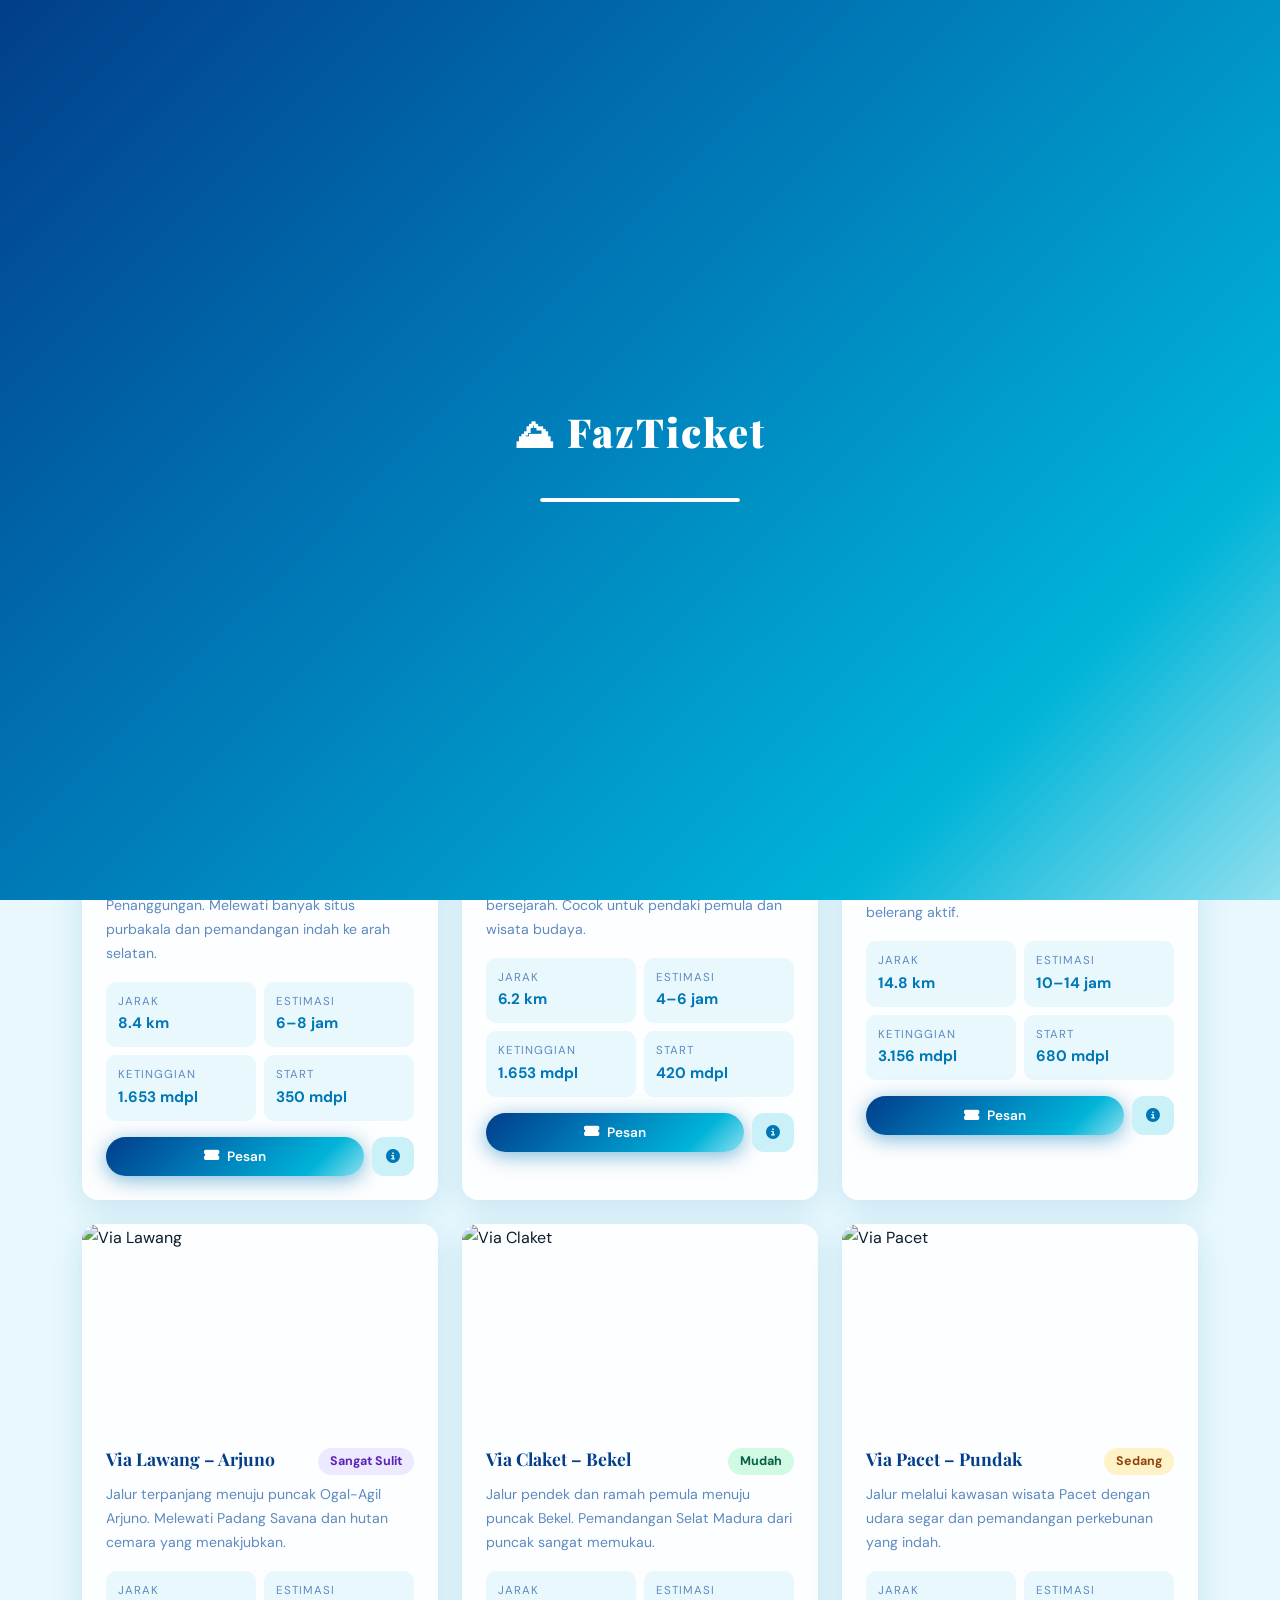
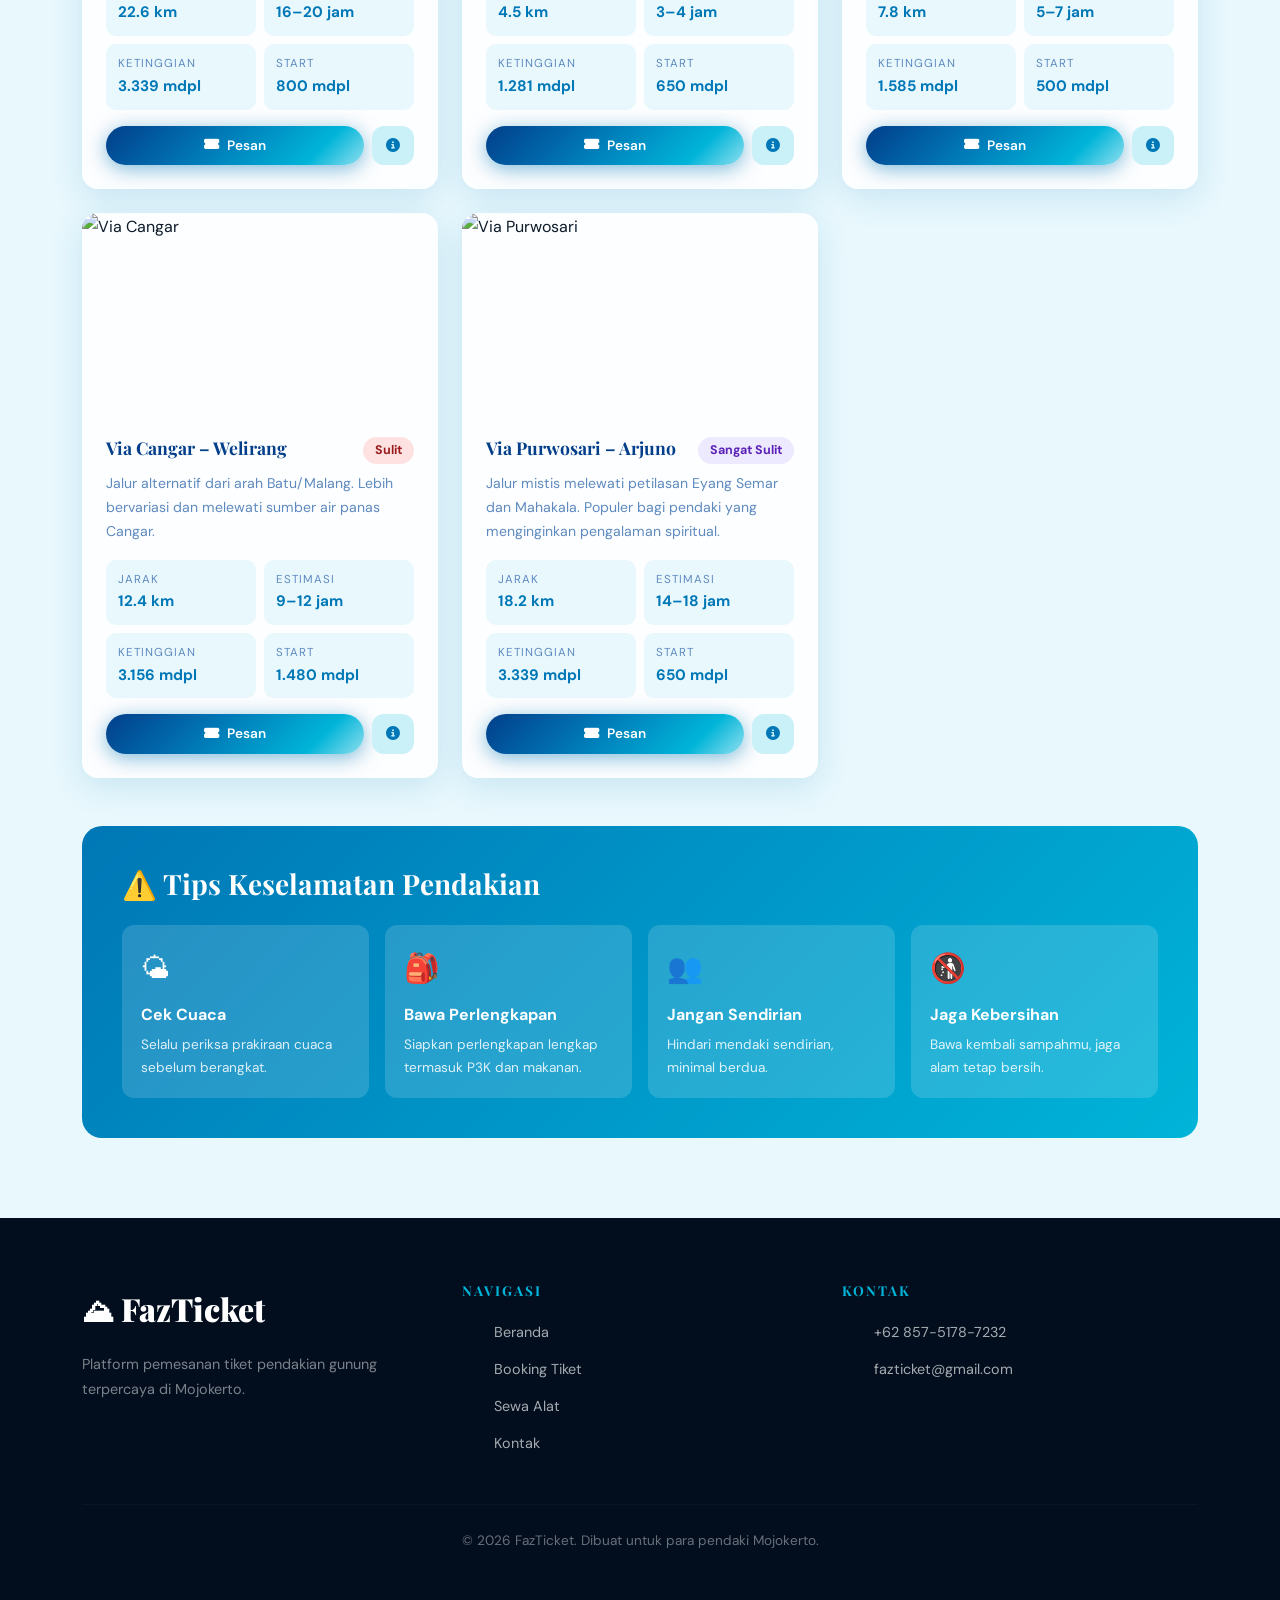
==== jalur.html @ b8eafd58 "Add files via upload" ====
<!DOCTYPE html>
<html lang="id">
<head>
  <meta charset="UTF-8"/>
  <meta name="viewport" content="width=device-width, initial-scale=1.0"/>
  <title>Jalur Pendakian – FazTicket</title>
  <link rel="stylesheet" href="https://cdnjs.cloudflare.com/ajax/libs/bootstrap/5.3.2/css/bootstrap.min.css"/>
  <link rel="stylesheet" href="https://cdnjs.cloudflare.com/ajax/libs/font-awesome/6.5.0/css/all.min.css"/>
  <link rel="stylesheet" href="style.css"/>
</head>
<body>
<div id="loading-screen"><div class="loader-logo">⛰ FazTicket</div><div class="loader-bar"><div class="loader-fill"></div></div></div>
<button id="scrollTop"><i class="fa fa-chevron-up"></i></button>

<!-- NAVBAR -->
<nav class="navbar navbar-expand-lg">
  <div class="container">
    <a class="navbar-brand" href="index.html"><span class="brand-icon">⛰</span> FazTicket</a>
    <button class="navbar-toggler" type="button" data-bs-toggle="collapse" data-bs-target="#navMenu"><span class="navbar-toggler-icon"></span></button>
    <div class="collapse navbar-collapse" id="navMenu">
      <ul class="navbar-nav ms-auto align-items-lg-center gap-1">
        <li class="nav-item"><a class="nav-link" href="index.html">Beranda</a></li>
        <li class="nav-item"><a class="nav-link" href="info-gunung.html">Info Gunung</a></li>
        <li class="nav-item"><a class="nav-link active" href="jalur.html">Jalur Pendakian</a></li>
        <li class="nav-item"><a class="nav-link" href="booking.html">Booking</a></li>
        <li class="nav-item"><a class="nav-link" href="data-pendaki.html">Data Pendaki</a></li>
        <li class="nav-item"><a class="nav-link" href="sewa-alat.html">Sewa Alat</a></li>
        <li class="nav-item"><a class="nav-link" href="statistik.html">Statistik</a></li>
        <li class="nav-item"><a class="nav-link" href="contact.html">Kontak</a></li>
      </ul>
      <button id="darkModeToggle">🌙</button>
    </div>
  </div>
</nav>

<!-- PAGE HERO -->
<section class="page-hero">
  <div class="page-hero-content">
    <div class="section-badge" style="margin-bottom:1rem">🗺 Jalur Pendakian</div>
    <h1>Rute Pendakian Mojokerto</h1>
    <p>Temukan jalur pendakian yang sesuai dengan kemampuan dan pengalamanmu</p>
  </div>
</section>

<!-- FILTER BAR -->
<section style="background:var(--card-bg);border-bottom:1px solid rgba(0,119,182,0.1);padding:1.5rem 0;position:sticky;top:66px;z-index:100">
  <div class="container">
    <div class="row g-3 align-items-center">
      <div class="col-md-4">
        <select class="form-select" id="filterMountain" onchange="filterRoutes()">
          <option value="">Semua Gunung</option>
          <option value="Penanggungan">Penanggungan</option>
          <option value="Welirang">Welirang</option>
          <option value="Arjuno">Arjuno</option>
          <option value="Bekel">Bekel</option>
          <option value="Pundak">Pundak</option>
        </select>
      </div>
      <div class="col-md-4">
        <select class="form-select" id="filterDifficulty" onchange="filterRoutes()">
          <option value="">Semua Tingkat Kesulitan</option>
          <option value="Mudah">Mudah</option>
          <option value="Sedang">Sedang</option>
          <option value="Sulit">Sulit</option>
          <option value="Sangat Sulit">Sangat Sulit</option>
        </select>
      </div>
      <div class="col-md-4">
        <div style="color:var(--text-light);font-size:0.9rem">
          Menampilkan <strong id="routeCount" style="color:var(--primary)">8</strong> jalur pendakian
        </div>
      </div>
    </div>
  </div>
</section>

<!-- ROUTES GRID -->
<section class="py-section">
  <div class="container">
    <div class="row g-4" id="routesGrid">

      <!-- Route 1 -->
      <div class="col-md-6 col-lg-4 route-item animate-on-scroll" data-mountain="Penanggungan" data-difficulty="Sedang">
        <div class="route-card">
          <img src="https://superlive.id/storage/superadventure/2018/10/23/94f23752c7f7.jpg" alt="Via Tamiajeng" loading="lazy"/>
          <div class="route-card-body">
            <div class="d-flex justify-content-between align-items-start mb-2">
              <h3 style="font-size:1.1rem;color:var(--primary-dark);margin:0">Via Tamiajeng – Penanggungan</h3>
              <span class="difficulty-badge diff-medium ms-2">Sedang</span>
            </div>
            <p style="font-size:0.88rem;color:var(--text-light);margin-bottom:1rem">Jalur paling populer menuju puncak Penanggungan. Melewati banyak situs purbakala dan pemandangan indah ke arah selatan.</p>
            <div class="route-meta">
              <div class="route-meta-item">
                <div class="label">Jarak</div>
                <div class="value">8.4 km</div>
              </div>
              <div class="route-meta-item">
                <div class="label">Estimasi</div>
                <div class="value">6–8 jam</div>
              </div>
              <div class="route-meta-item">
                <div class="label">Ketinggian</div>
                <div class="value">1.653 mdpl</div>
              </div>
              <div class="route-meta-item">
                <div class="label">Start</div>
                <div class="value">350 mdpl</div>
              </div>
            </div>
            <div class="d-flex gap-2">
              <a href="booking.html" class="btn-primary-custom flex-fill justify-content-center" style="font-size:0.85rem;padding:8px 16px">
                <i class="fa fa-ticket-alt"></i> Pesan
              </a>
              <button style="background:var(--sky);border:none;border-radius:12px;padding:8px 14px;color:var(--primary);font-size:0.85rem;cursor:pointer" onclick="showDetail('Tamiajeng')">
                <i class="fa fa-info-circle"></i>
              </button>
            </div>
          </div>
        </div>
      </div>

      <!-- Route 2 -->
      <div class="col-md-6 col-lg-4 route-item animate-on-scroll" data-mountain="Penanggungan" data-difficulty="Mudah">
        <div class="route-card">
          <img src="https://superlive.id/storage/superadventure/2018/10/23/94f23752c7f7.jpg" alt="Via Jolotundo" loading="lazy"/>
          <div class="route-card-body">
            <div class="d-flex justify-content-between align-items-start mb-2">
              <h3 style="font-size:1.1rem;color:var(--primary-dark);margin:0">Via Jolotundo – Penanggungan</h3>
              <span class="difficulty-badge diff-easy ms-2">Mudah</span>
            </div>
            <p style="font-size:0.88rem;color:var(--text-light);margin-bottom:1rem">Jalur via situs Jolotundo dengan pemandian bersejarah. Cocok untuk pendaki pemula dan wisata budaya.</p>
            <div class="route-meta">
              <div class="route-meta-item"><div class="label">Jarak</div><div class="value">6.2 km</div></div>
              <div class="route-meta-item"><div class="label">Estimasi</div><div class="value">4–6 jam</div></div>
              <div class="route-meta-item"><div class="label">Ketinggian</div><div class="value">1.653 mdpl</div></div>
              <div class="route-meta-item"><div class="label">Start</div><div class="value">420 mdpl</div></div>
            </div>
            <div class="d-flex gap-2">
              <a href="booking.html" class="btn-primary-custom flex-fill justify-content-center" style="font-size:0.85rem;padding:8px 16px"><i class="fa fa-ticket-alt"></i> Pesan</a>
              <button style="background:var(--sky);border:none;border-radius:12px;padding:8px 14px;color:var(--primary);font-size:0.85rem;cursor:pointer"><i class="fa fa-info-circle"></i></button>
            </div>
          </div>
        </div>
      </div>

      <!-- Route 3 -->
      <div class="col-md-6 col-lg-4 route-item animate-on-scroll" data-mountain="Welirang" data-difficulty="Sulit">
        <div class="route-card">
          <img src="https://yarkey.adventuraja.id/gallery/623966ae317f5926664e6c92/Gunung%20Welirang%208.jpg" alt="Via Tretes" loading="lazy"/>
          <div class="route-card-body">
            <div class="d-flex justify-content-between align-items-start mb-2">
              <h3 style="font-size:1.1rem;color:var(--primary-dark);margin:0">Via Tretes – Welirang</h3>
              <span class="difficulty-badge diff-hard ms-2">Sulit</span>
            </div>
            <p style="font-size:0.88rem;color:var(--text-light);margin-bottom:1rem">Jalur klasik menuju kawah Welirang. Melewati hutan tropis lebat dan area penambangan belerang aktif.</p>
            <div class="route-meta">
              <div class="route-meta-item"><div class="label">Jarak</div><div class="value">14.8 km</div></div>
              <div class="route-meta-item"><div class="label">Estimasi</div><div class="value">10–14 jam</div></div>
              <div class="route-meta-item"><div class="label">Ketinggian</div><div class="value">3.156 mdpl</div></div>
              <div class="route-meta-item"><div class="label">Start</div><div class="value">680 mdpl</div></div>
            </div>
            <div class="d-flex gap-2">
              <a href="booking.html" class="btn-primary-custom flex-fill justify-content-center" style="font-size:0.85rem;padding:8px 16px"><i class="fa fa-ticket-alt"></i> Pesan</a>
              <button style="background:var(--sky);border:none;border-radius:12px;padding:8px 14px;color:var(--primary);font-size:0.85rem;cursor:pointer"><i class="fa fa-info-circle"></i></button>
            </div>
          </div>
        </div>
      </div>

      <!-- Route 4 -->
      <div class="col-md-6 col-lg-4 route-item animate-on-scroll" data-mountain="Arjuno" data-difficulty="Sangat Sulit">
        <div class="route-card">
          <img src="https://yarkey.adventuraja.id/gallery/623966ae317f5926664e6c92/Gunung%20Welirang%208.jpg" alt="Via Lawang" loading="lazy"/>
          <div class="route-card-body">
            <div class="d-flex justify-content-between align-items-start mb-2">
              <h3 style="font-size:1.1rem;color:var(--primary-dark);margin:0">Via Lawang – Arjuno</h3>
              <span class="difficulty-badge diff-extreme ms-2">Sangat Sulit</span>
            </div>
            <p style="font-size:0.88rem;color:var(--text-light);margin-bottom:1rem">Jalur terpanjang menuju puncak Ogal-Agil Arjuno. Melewati Padang Savana dan hutan cemara yang menakjubkan.</p>
            <div class="route-meta">
              <div class="route-meta-item"><div class="label">Jarak</div><div class="value">22.6 km</div></div>
              <div class="route-meta-item"><div class="label">Estimasi</div><div class="value">16–20 jam</div></div>
              <div class="route-meta-item"><div class="label">Ketinggian</div><div class="value">3.339 mdpl</div></div>
              <div class="route-meta-item"><div class="label">Start</div><div class="value">800 mdpl</div></div>
            </div>
            <div class="d-flex gap-2">
              <a href="booking.html" class="btn-primary-custom flex-fill justify-content-center" style="font-size:0.85rem;padding:8px 16px"><i class="fa fa-ticket-alt"></i> Pesan</a>
              <button style="background:var(--sky);border:none;border-radius:12px;padding:8px 14px;color:var(--primary);font-size:0.85rem;cursor:pointer"><i class="fa fa-info-circle"></i></button>
            </div>
          </div>
        </div>
      </div>

      <!-- Route 5 -->
      <div class="col-md-6 col-lg-4 route-item animate-on-scroll" data-mountain="Bekel" data-difficulty="Mudah">
        <div class="route-card">
          <img src="https://images.unsplash.com/photo-1506905925346-21bda4d32df4?w=600&q=80" alt="Via Claket" loading="lazy"/>
          <div class="route-card-body">
            <div class="d-flex justify-content-between align-items-start mb-2">
              <h3 style="font-size:1.1rem;color:var(--primary-dark);margin:0">Via Claket – Bekel</h3>
              <span class="difficulty-badge diff-easy ms-2">Mudah</span>
            </div>
            <p style="font-size:0.88rem;color:var(--text-light);margin-bottom:1rem">Jalur pendek dan ramah pemula menuju puncak Bekel. Pemandangan Selat Madura dari puncak sangat memukau.</p>
            <div class="route-meta">
              <div class="route-meta-item"><div class="label">Jarak</div><div class="value">4.5 km</div></div>
              <div class="route-meta-item"><div class="label">Estimasi</div><div class="value">3–4 jam</div></div>
              <div class="route-meta-item"><div class="label">Ketinggian</div><div class="value">1.281 mdpl</div></div>
              <div class="route-meta-item"><div class="label">Start</div><div class="value">650 mdpl</div></div>
            </div>
            <div class="d-flex gap-2">
              <a href="booking.html" class="btn-primary-custom flex-fill justify-content-center" style="font-size:0.85rem;padding:8px 16px"><i class="fa fa-ticket-alt"></i> Pesan</a>
              <button style="background:var(--sky);border:none;border-radius:12px;padding:8px 14px;color:var(--primary);font-size:0.85rem;cursor:pointer"><i class="fa fa-info-circle"></i></button>
            </div>
          </div>
        </div>
      </div>

      <!-- Route 6 -->
      <div class="col-md-6 col-lg-4 route-item animate-on-scroll" data-mountain="Pundak" data-difficulty="Sedang">
        <div class="route-card">
          <img src="https://images.unsplash.com/photo-1519681393784-d120267933ba?w=600&q=80" alt="Via Pacet" loading="lazy"/>
          <div class="route-card-body">
            <div class="d-flex justify-content-between align-items-start mb-2">
              <h3 style="font-size:1.1rem;color:var(--primary-dark);margin:0">Via Pacet – Pundak</h3>
              <span class="difficulty-badge diff-medium ms-2">Sedang</span>
            </div>
            <p style="font-size:0.88rem;color:var(--text-light);margin-bottom:1rem">Jalur melalui kawasan wisata Pacet dengan udara segar dan pemandangan perkebunan yang indah.</p>
            <div class="route-meta">
              <div class="route-meta-item"><div class="label">Jarak</div><div class="value">7.8 km</div></div>
              <div class="route-meta-item"><div class="label">Estimasi</div><div class="value">5–7 jam</div></div>
              <div class="route-meta-item"><div class="label">Ketinggian</div><div class="value">1.585 mdpl</div></div>
              <div class="route-meta-item"><div class="label">Start</div><div class="value">500 mdpl</div></div>
            </div>
            <div class="d-flex gap-2">
              <a href="booking.html" class="btn-primary-custom flex-fill justify-content-center" style="font-size:0.85rem;padding:8px 16px"><i class="fa fa-ticket-alt"></i> Pesan</a>
              <button style="background:var(--sky);border:none;border-radius:12px;padding:8px 14px;color:var(--primary);font-size:0.85rem;cursor:pointer"><i class="fa fa-info-circle"></i></button>
            </div>
          </div>
        </div>
      </div>

      <!-- Route 7 -->
      <div class="col-md-6 col-lg-4 route-item animate-on-scroll" data-mountain="Welirang" data-difficulty="Sulit">
        <div class="route-card">
          <img src="https://yarkey.adventuraja.id/gallery/623966ae317f5926664e6c92/Gunung%20Welirang%208.jpg" alt="Via Cangar" loading="lazy"/>
          <div class="route-card-body">
            <div class="d-flex justify-content-between align-items-start mb-2">
              <h3 style="font-size:1.1rem;color:var(--primary-dark);margin:0">Via Cangar – Welirang</h3>
              <span class="difficulty-badge diff-hard ms-2">Sulit</span>
            </div>
            <p style="font-size:0.88rem;color:var(--text-light);margin-bottom:1rem">Jalur alternatif dari arah Batu/Malang. Lebih bervariasi dan melewati sumber air panas Cangar.</p>
            <div class="route-meta">
              <div class="route-meta-item"><div class="label">Jarak</div><div class="value">12.4 km</div></div>
              <div class="route-meta-item"><div class="label">Estimasi</div><div class="value">9–12 jam</div></div>
              <div class="route-meta-item"><div class="label">Ketinggian</div><div class="value">3.156 mdpl</div></div>
              <div class="route-meta-item"><div class="label">Start</div><div class="value">1.480 mdpl</div></div>
            </div>
            <div class="d-flex gap-2">
              <a href="booking.html" class="btn-primary-custom flex-fill justify-content-center" style="font-size:0.85rem;padding:8px 16px"><i class="fa fa-ticket-alt"></i> Pesan</a>
              <button style="background:var(--sky);border:none;border-radius:12px;padding:8px 14px;color:var(--primary);font-size:0.85rem;cursor:pointer"><i class="fa fa-info-circle"></i></button>
            </div>
          </div>
        </div>
      </div>

      <!-- Route 8 -->
      <div class="col-md-6 col-lg-4 route-item animate-on-scroll" data-mountain="Arjuno" data-difficulty="Sangat Sulit">
        <div class="route-card">
          <img src="https://yarkey.adventuraja.id/gallery/623966ae317f5926664e6c92/Gunung%20Welirang%208.jpg" alt="Via Purwosari" loading="lazy"/>
          <div class="route-card-body">
            <div class="d-flex justify-content-between align-items-start mb-2">
              <h3 style="font-size:1.1rem;color:var(--primary-dark);margin:0">Via Purwosari – Arjuno</h3>
              <span class="difficulty-badge diff-extreme ms-2">Sangat Sulit</span>
            </div>
            <p style="font-size:0.88rem;color:var(--text-light);margin-bottom:1rem">Jalur mistis melewati petilasan Eyang Semar dan Mahakala. Populer bagi pendaki yang menginginkan pengalaman spiritual.</p>
            <div class="route-meta">
              <div class="route-meta-item"><div class="label">Jarak</div><div class="value">18.2 km</div></div>
              <div class="route-meta-item"><div class="label">Estimasi</div><div class="value">14–18 jam</div></div>
              <div class="route-meta-item"><div class="label">Ketinggian</div><div class="value">3.339 mdpl</div></div>
              <div class="route-meta-item"><div class="label">Start</div><div class="value">650 mdpl</div></div>
            </div>
            <div class="d-flex gap-2">
              <a href="booking.html" class="btn-primary-custom flex-fill justify-content-center" style="font-size:0.85rem;padding:8px 16px"><i class="fa fa-ticket-alt"></i> Pesan</a>
              <button style="background:var(--sky);border:none;border-radius:12px;padding:8px 14px;color:var(--primary);font-size:0.85rem;cursor:pointer"><i class="fa fa-info-circle"></i></button>
            </div>
          </div>
        </div>
      </div>

    </div><!-- end row -->

    <!-- Safety Tips -->
    <div class="mt-5 animate-on-scroll">
      <div style="background:linear-gradient(135deg,var(--primary),var(--accent));border-radius:20px;padding:2.5rem;color:#fff">
        <h3 style="font-family:'Playfair Display',serif;margin-bottom:1.5rem">⚠️ Tips Keselamatan Pendakian</h3>
        <div class="row g-3">
          <div class="col-md-6 col-lg-3">
            <div style="background:rgba(255,255,255,0.15);border-radius:12px;padding:1.2rem">
              <div style="font-size:1.8rem;margin-bottom:0.5rem">🌤</div>
              <strong>Cek Cuaca</strong>
              <p style="font-size:0.85rem;opacity:0.85;margin:0.3rem 0 0">Selalu periksa prakiraan cuaca sebelum berangkat.</p>
            </div>
          </div>
          <div class="col-md-6 col-lg-3">
            <div style="background:rgba(255,255,255,0.15);border-radius:12px;padding:1.2rem">
              <div style="font-size:1.8rem;margin-bottom:0.5rem">🎒</div>
              <strong>Bawa Perlengkapan</strong>
              <p style="font-size:0.85rem;opacity:0.85;margin:0.3rem 0 0">Siapkan perlengkapan lengkap termasuk P3K dan makanan.</p>
            </div>
          </div>
          <div class="col-md-6 col-lg-3">
            <div style="background:rgba(255,255,255,0.15);border-radius:12px;padding:1.2rem">
              <div style="font-size:1.8rem;margin-bottom:0.5rem">👥</div>
              <strong>Jangan Sendirian</strong>
              <p style="font-size:0.85rem;opacity:0.85;margin:0.3rem 0 0">Hindari mendaki sendirian, minimal berdua.</p>
            </div>
          </div>
          <div class="col-md-6 col-lg-3">
            <div style="background:rgba(255,255,255,0.15);border-radius:12px;padding:1.2rem">
              <div style="font-size:1.8rem;margin-bottom:0.5rem">🚯</div>
              <strong>Jaga Kebersihan</strong>
              <p style="font-size:0.85rem;opacity:0.85;margin:0.3rem 0 0">Bawa kembali sampahmu, jaga alam tetap bersih.</p>
            </div>
          </div>
        </div>
      </div>
    </div>
  </div>
</section>

<!-- FOOTER -->
<footer class="footer">
  <div class="container">
    <div class="row g-4">
      <div class="col-lg-4"><div class="footer-brand">⛰ FazTicket</div><p class="footer-tagline">Platform pemesanan tiket pendakian gunung terpercaya di Mojokerto.</p></div>
      <div class="col-6 col-lg-4"><h5>Navigasi</h5><ul class="footer-links"><li><a href="index.html">Beranda</a></li><li><a href="booking.html">Booking Tiket</a></li><li><a href="sewa-alat.html">Sewa Alat</a></li><li><a href="contact.html">Kontak</a></li></ul></div>
      <div class="col-6 col-lg-4"><h5>Kontak</h5><ul class="footer-links"><li><a href="https://wa.me/6285751787232" target="_blank">+62 857-5178-7232</a></li><li><a href="mailto:fazticket@gmail.com">fazticket@gmail.com</a></li></ul></div>
    </div>
    <hr class="footer-divider"/>
    <p class="footer-bottom">© 2026 FazTicket. Dibuat untuk para pendaki Mojokerto.</p>
  </div>
</footer>

<script src="https://cdnjs.cloudflare.com/ajax/libs/bootstrap/5.3.2/js/bootstrap.bundle.min.js"></script>
<script src="script.js"></script>
<script>
  function filterRoutes() {
    const mountain = document.getElementById('filterMountain').value;
    const difficulty = document.getElementById('filterDifficulty').value;
    const items = document.querySelectorAll('.route-item');
    let count = 0;
    items.forEach(item => {
      const mMatch = !mountain || item.dataset.mountain === mountain;
      const dMatch = !difficulty || item.dataset.difficulty === difficulty;
      item.style.display = (mMatch && dMatch) ? '' : 'none';
      if (mMatch && dMatch) count++;
    });
    document.getElementById('routeCount').textContent = count;
  }
</script>
</body>
</html>
---- style.css ----
/* ============================================
   FazTicket - Mountain Hiking Ticket Platform
   Main Stylesheet
   ============================================ */

@import url('https://fonts.googleapis.com/css2?family=Playfair+Display:wght@400;700;900&family=DM+Sans:wght@300;400;500;600&display=swap');

/* ---- CSS Variables ---- */
:root {
  --primary: #0077b6;
  --primary-dark: #023e8a;
  --primary-light: #90e0ef;
  --accent: #00b4d8;
  --accent-2: #48cae4;
  --sky: #caf0f8;
  --sky-light: #e8f8fd;
  --text-dark: #0d1b2a;
  --text-mid: #1e3a5f;
  --text-light: #5e8abf;
  --white: #ffffff;
  --card-bg: rgba(255,255,255,0.92);
  --shadow: 0 8px 32px rgba(0,119,182,0.15);
  --shadow-lg: 0 20px 60px rgba(0,60,120,0.2);
  --gradient-main: linear-gradient(135deg, #023e8a 0%, #0077b6 40%, #00b4d8 80%, #90e0ef 100%);
  --gradient-hero: linear-gradient(160deg, rgba(2,62,138,0.85) 0%, rgba(0,119,182,0.7) 50%, rgba(0,180,216,0.5) 100%);
  --border-radius: 16px;
  --transition: all 0.35s cubic-bezier(0.4,0,0.2,1);
}

/* Dark Mode Variables */
body.dark-mode {
  --text-dark: #e0f0ff;
  --text-mid: #90c7e8;
  --text-light: #7ab5d8;
  --card-bg: rgba(10,30,60,0.9);
  --sky-light: #070f1a;
  --white: #0d1b2a;
  --shadow: 0 8px 32px rgba(0,0,0,0.4);
  background-color: #070f1a;
  color: #e0f0ff;
}

/* ---- Base ---- */
*, *::before, *::after { box-sizing: border-box; margin: 0; padding: 0; }

html { scroll-behavior: smooth; }

body {
  font-family: 'DM Sans', sans-serif;
  font-size: 16px;
  line-height: 1.7;
  color: var(--text-dark);
  background: var(--sky-light);
  transition: background 0.4s, color 0.4s;
  overflow-x: hidden;
}

h1,h2,h3,h4,h5 {
  font-family: 'Playfair Display', serif;
  font-weight: 700;
  line-height: 1.25;
}

a { text-decoration: none; color: inherit; }
img { max-width: 100%; display: block; }

/* ---- Loading Screen ---- */
#loading-screen {
  position: fixed; inset: 0; z-index: 9999;
  background: var(--gradient-main);
  display: flex; flex-direction: column;
  align-items: center; justify-content: center;
  transition: opacity 0.6s ease;
}
#loading-screen.hidden { opacity: 0; pointer-events: none; }

.loader-logo {
  font-family: 'Playfair Display', serif;
  font-size: 2.5rem; font-weight: 900;
  color: #fff; letter-spacing: 2px;
  margin-bottom: 2rem;
  animation: pulse 1.5s infinite;
}
.loader-bar {
  width: 200px; height: 4px;
  background: rgba(255,255,255,0.2);
  border-radius: 99px; overflow: hidden;
}
.loader-fill {
  height: 100%; width: 0;
  background: #fff; border-radius: 99px;
  animation: loadfill 1.8s ease forwards;
}
@keyframes loadfill { to { width: 100%; } }
@keyframes pulse { 0%,100%{opacity:1} 50%{opacity:0.6} }

/* ---- Navbar ---- */
.navbar {
  background: rgba(2,62,138,0.97) !important;
  backdrop-filter: blur(12px);
  padding: 0.75rem 0;
  position: sticky; top: 0; z-index: 1000;
  box-shadow: 0 2px 20px rgba(0,60,120,0.3);
  transition: var(--transition);
}
.navbar-brand {
  font-family: 'Playfair Display', serif;
  font-size: 1.7rem; font-weight: 900;
  color: #fff !important;
  letter-spacing: 1px;
  display: flex; align-items: center; gap: 10px;
}
.brand-icon { font-size: 1.5rem; }
.navbar-nav .nav-link {
  color: rgba(255,255,255,0.85) !important;
  font-weight: 500; font-size: 0.92rem;
  padding: 0.5rem 1rem !important;
  border-radius: 8px;
  transition: var(--transition);
  position: relative;
}
.navbar-nav .nav-link:hover,
.navbar-nav .nav-link.active {
  color: #fff !important;
  background: rgba(255,255,255,0.15);
}
.navbar-toggler { border-color: rgba(255,255,255,0.3); }
.navbar-toggler-icon { filter: invert(1); }

/* Dark mode toggle */
#darkModeToggle {
  background: rgba(255,255,255,0.15);
  border: 1px solid rgba(255,255,255,0.3);
  color: #fff;
  border-radius: 99px;
  padding: 6px 14px;
  cursor: pointer;
  font-size: 1rem;
  transition: var(--transition);
  margin-left: 0.5rem;
}
#darkModeToggle:hover { background: rgba(255,255,255,0.25); }

/* ---- Hero Section ---- */
.hero {
  min-height: 100vh;
  position: relative;
  display: flex; align-items: center; justify-content: center;
  overflow: hidden;
  background: url('https://images.unsplash.com/photo-1464822759023-fed622ff2c3b?w=1600&q=85') center/cover no-repeat;
}
.hero::before {
  content: '';
  position: absolute; inset: 0;
  background: var(--gradient-hero);
  z-index: 1;
}
.hero-content {
  position: relative; z-index: 2;
  text-align: center; color: #fff;
  padding: 2rem;
  animation: fadeUp 1s ease both;
}
.hero-badge {
  display: inline-block;
  background: rgba(255,255,255,0.2);
  border: 1px solid rgba(255,255,255,0.4);
  border-radius: 99px;
  padding: 6px 20px;
  font-size: 0.85rem; font-weight: 600;
  letter-spacing: 2px; text-transform: uppercase;
  margin-bottom: 1.5rem;
  backdrop-filter: blur(6px);
}
.hero-title {
  font-size: clamp(3rem, 8vw, 6rem);
  font-weight: 900;
  text-shadow: 0 4px 30px rgba(0,0,0,0.3);
  margin-bottom: 1rem;
}
.hero-title span { color: var(--primary-light); }
.hero-subtitle {
  font-size: clamp(1rem, 2.5vw, 1.4rem);
  font-weight: 300;
  opacity: 0.9;
  max-width: 600px; margin: 0 auto 2.5rem;
}
.hero-actions { display: flex; gap: 1rem; justify-content: center; flex-wrap: wrap; }

.btn-primary-custom {
  background: var(--gradient-main);
  color: #fff; border: none;
  padding: 14px 36px; border-radius: 99px;
  font-weight: 600; font-size: 1rem;
  transition: var(--transition);
  box-shadow: 0 4px 20px rgba(0,119,182,0.5);
  cursor: pointer; display: inline-flex; align-items: center; gap: 8px;
}
.btn-primary-custom:hover {
  transform: translateY(-3px);
  box-shadow: 0 8px 30px rgba(0,119,182,0.7);
  color: #fff;
}
.btn-outline-custom {
  background: transparent;
  color: #fff; border: 2px solid rgba(255,255,255,0.6);
  padding: 12px 32px; border-radius: 99px;
  font-weight: 600; font-size: 1rem;
  transition: var(--transition);
  cursor: pointer; display: inline-flex; align-items: center; gap: 8px;
}
.btn-outline-custom:hover {
  background: rgba(255,255,255,0.15);
  border-color: #fff;
  transform: translateY(-3px);
  color: #fff;
}

/* Hero scroll indicator */
.scroll-hint {
  position: absolute; bottom: 2rem; left: 50%; transform: translateX(-50%);
  z-index: 2; color: rgba(255,255,255,0.7);
  text-align: center; font-size: 0.8rem; letter-spacing: 2px;
  text-transform: uppercase; animation: bounce 2s infinite;
}
.scroll-hint i { display: block; font-size: 1.5rem; margin-top: 5px; }
@keyframes bounce { 0%,100%{transform:translateX(-50%) translateY(0)} 50%{transform:translateX(-50%) translateY(-10px)} }

/* ---- Section Styles ---- */
.section-title {
  font-size: clamp(1.8rem, 4vw, 2.8rem);
  font-weight: 900;
  color: var(--text-dark);
  margin-bottom: 0.5rem;
}
.section-subtitle {
  color: var(--text-light);
  font-size: 1.05rem;
  margin-bottom: 3rem;
}
.section-badge {
  display: inline-block;
  background: linear-gradient(135deg, var(--primary-light), var(--accent));
  color: var(--primary-dark);
  border-radius: 99px;
  padding: 4px 16px;
  font-size: 0.78rem; font-weight: 700;
  letter-spacing: 2px; text-transform: uppercase;
  margin-bottom: 1rem;
}

/* ---- Stats Strip ---- */
.stats-strip {
  background: var(--gradient-main);
  padding: 3rem 0;
  color: #fff;
}
.stat-item { text-align: center; padding: 1rem; }
.stat-number {
  font-family: 'Playfair Display', serif;
  font-size: 2.8rem; font-weight: 900;
  line-height: 1;
}
.stat-label { font-size: 0.85rem; opacity: 0.8; margin-top: 0.5rem; letter-spacing: 1px; text-transform: uppercase; }

/* ---- Mountain Cards ---- */
.mountain-card {
  border-radius: var(--border-radius);
  overflow: hidden;
  background: var(--card-bg);
  box-shadow: var(--shadow);
  transition: var(--transition);
  height: 100%;
  cursor: pointer;
}
.mountain-card:hover {
  transform: translateY(-8px);
  box-shadow: var(--shadow-lg);
}
.mountain-card-img {
  height: 220px; overflow: hidden; position: relative;
}
.mountain-card-img img {
  width: 100%; height: 100%; object-fit: cover;
  transition: transform 0.5s ease;
}
.mountain-card:hover .mountain-card-img img { transform: scale(1.08); }
.mountain-card-img .badge-diff {
  position: absolute; top: 12px; right: 12px;
  border-radius: 99px; padding: 4px 12px;
  font-size: 0.78rem; font-weight: 700;
  background: rgba(2,62,138,0.9); color: #fff;
  backdrop-filter: blur(4px);
}
.mountain-card-body { padding: 1.5rem; }
.mountain-card-title { font-size: 1.2rem; font-weight: 700; color: var(--primary-dark); margin-bottom: 0.5rem; }
.mountain-card-meta { display: flex; gap: 1rem; font-size: 0.85rem; color: var(--text-light); margin-bottom: 1rem; }
.mountain-card-meta span { display: flex; align-items: center; gap: 4px; }

/* ---- Feature Cards ---- */
.feature-card {
  background: var(--card-bg);
  border-radius: var(--border-radius);
  padding: 2rem;
  box-shadow: var(--shadow);
  transition: var(--transition);
  text-align: center;
  height: 100%;
}
.feature-card:hover { transform: translateY(-6px); box-shadow: var(--shadow-lg); }
.feature-icon {
  width: 70px; height: 70px;
  border-radius: 50%;
  background: linear-gradient(135deg, var(--primary-light), var(--accent));
  display: flex; align-items: center; justify-content: center;
  font-size: 1.8rem; margin: 0 auto 1.2rem;
  color: var(--primary-dark);
}
.feature-card h4 { font-size: 1.1rem; color: var(--primary-dark); margin-bottom: 0.5rem; }
.feature-card p { font-size: 0.9rem; color: var(--text-light); }

/* ---- Booking Form ---- */
.booking-section {
  background: linear-gradient(135deg, #e8f4fd 0%, #caf0f8 100%);
  padding: 5rem 0;
}
body.dark-mode .booking-section { background: linear-gradient(135deg, #070f1a 0%, #0d2040 100%); }

.booking-card {
  background: var(--card-bg);
  border-radius: 24px;
  box-shadow: var(--shadow-lg);
  overflow: hidden;
}
.booking-header {
  background: var(--gradient-main);
  padding: 2.5rem;
  color: #fff; text-align: center;
}
.booking-header h2 { font-size: 2rem; margin-bottom: 0.5rem; }
.booking-body { padding: 2.5rem; }

.form-label { font-weight: 600; font-size: 0.9rem; color: var(--text-mid); margin-bottom: 0.4rem; }
.form-control, .form-select {
  border: 2px solid #d0e8f5;
  border-radius: 12px;
  padding: 12px 16px;
  font-size: 0.95rem;
  transition: var(--transition);
  background: var(--white);
  color: var(--text-dark);
}
.form-control:focus, .form-select:focus {
  border-color: var(--accent);
  box-shadow: 0 0 0 4px rgba(0,180,216,0.15);
  outline: none;
}

/* ---- Route Cards ---- */
.route-card {
  background: var(--card-bg);
  border-radius: var(--border-radius);
  overflow: hidden;
  box-shadow: var(--shadow);
  transition: var(--transition);
  display: flex; flex-direction: column; height: 100%;
}
.route-card:hover { transform: translateY(-6px); box-shadow: var(--shadow-lg); }
.route-card img { height: 200px; width: 100%; object-fit: cover; }
.route-card-body { padding: 1.5rem; flex: 1; }
.difficulty-badge {
  display: inline-block; border-radius: 99px;
  padding: 3px 12px; font-size: 0.78rem; font-weight: 700;
}
.diff-easy { background: #d1fae5; color: #065f46; }
.diff-medium { background: #fef3c7; color: #92400e; }
.diff-hard { background: #fee2e2; color: #991b1b; }
.diff-extreme { background: #ede9fe; color: #5b21b6; }

.route-meta { display: grid; grid-template-columns: 1fr 1fr; gap: 0.5rem; margin: 1rem 0; }
.route-meta-item { background: var(--sky-light); border-radius: 10px; padding: 10px 12px; }
body.dark-mode .route-meta-item { background: rgba(255,255,255,0.05); }
.route-meta-item .label { font-size: 0.72rem; color: var(--text-light); text-transform: uppercase; letter-spacing: 1px; }
.route-meta-item .value { font-weight: 700; color: var(--primary); font-size: 0.95rem; }

/* ---- Equipment Cards ---- */
.equip-card {
  background: var(--card-bg);
  border-radius: var(--border-radius);
  box-shadow: var(--shadow);
  transition: var(--transition);
  overflow: hidden; height: 100%;
  display: flex; flex-direction: column;
}
.equip-card:hover { transform: translateY(-6px); box-shadow: var(--shadow-lg); }
.equip-card img { height: 200px; width: 100%; object-fit: cover; }
.equip-card-body { padding: 1.5rem; flex: 1; display: flex; flex-direction: column; }
.equip-price {
  font-family: 'Playfair Display', serif;
  font-size: 1.5rem; font-weight: 900;
  color: var(--primary);
}
.equip-price span { font-size: 0.85rem; font-family: 'DM Sans', sans-serif; color: var(--text-light); }
.btn-wa {
  background: #25d366; color: #fff;
  border: none; border-radius: 99px;
  padding: 10px 24px; font-weight: 600;
  transition: var(--transition);
  cursor: pointer;
  display: inline-flex; align-items: center; gap: 8px;
  width: 100%; justify-content: center;
  margin-top: auto;
}
.btn-wa:hover { background: #1ebe5d; transform: translateY(-2px); color: #fff; }

/* ---- Weather Cards ---- */
.weather-card {
  background: var(--gradient-main);
  color: #fff; border-radius: 20px;
  padding: 2rem; text-align: center;
  box-shadow: var(--shadow-lg);
}
.weather-icon { font-size: 4rem; margin-bottom: 0.5rem; }
.weather-temp {
  font-family: 'Playfair Display', serif;
  font-size: 3rem; font-weight: 900; line-height: 1;
}
.weather-desc { font-size: 1.1rem; opacity: 0.85; margin: 0.5rem 0; }
.weather-detail { display: flex; justify-content: space-around; margin-top: 1.5rem; }
.weather-detail-item { font-size: 0.85rem; opacity: 0.8; }
.weather-detail-item strong { display: block; font-size: 1.1rem; opacity: 1; }

/* ---- Info Cards ---- */
.info-card {
  background: var(--card-bg);
  border-radius: var(--border-radius);
  box-shadow: var(--shadow);
  overflow: hidden; height: 100%;
  transition: var(--transition);
}
.info-card:hover { box-shadow: var(--shadow-lg); }
.info-card-img { height: 240px; overflow: hidden; }
.info-card-img img { width: 100%; height: 100%; object-fit: cover; transition: transform 0.5s; }
.info-card:hover .info-card-img img { transform: scale(1.05); }
.info-card-body { padding: 1.8rem; }
.info-tag {
  display: inline-block; background: var(--sky);
  color: var(--primary); border-radius: 99px;
  padding: 3px 12px; font-size: 0.78rem; font-weight: 700;
  margin-bottom: 0.8rem;
}
.info-card h3 { font-size: 1.3rem; color: var(--primary-dark); margin-bottom: 0.8rem; }
.info-list { list-style: none; }
.info-list li {
  padding: 6px 0; border-bottom: 1px solid rgba(0,119,182,0.08);
  display: flex; justify-content: space-between; font-size: 0.9rem;
}
.info-list li:last-child { border-bottom: none; }
.info-list li strong { color: var(--primary); }

/* ---- Hiker Table ---- */
.search-bar {
  display: flex; gap: 1rem; margin-bottom: 1.5rem; flex-wrap: wrap;
}
.table-custom {
  background: var(--card-bg);
  border-radius: var(--border-radius);
  overflow: hidden;
  box-shadow: var(--shadow);
}
.table-custom table { width: 100%; border-collapse: collapse; }
.table-custom thead { background: var(--gradient-main); color: #fff; }
.table-custom thead th { padding: 1rem 1.2rem; font-size: 0.85rem; text-transform: uppercase; letter-spacing: 1px; white-space: nowrap; }
.table-custom tbody td { padding: 1rem 1.2rem; border-bottom: 1px solid rgba(0,119,182,0.08); font-size: 0.9rem; }
.table-custom tbody tr:hover { background: rgba(0,180,216,0.06); }
.table-custom tbody tr:last-child td { border-bottom: none; }

.status-badge {
  display: inline-block; border-radius: 99px;
  padding: 3px 12px; font-size: 0.78rem; font-weight: 700;
}
.status-confirmed { background: #d1fae5; color: #065f46; }
.status-pending { background: #fef3c7; color: #92400e; }
.status-cancelled { background: #fee2e2; color: #991b1b; }

/* ---- Charts ---- */
.chart-card {
  background: var(--card-bg);
  border-radius: var(--border-radius);
  padding: 2rem;
  box-shadow: var(--shadow);
  height: 100%;
}
.chart-card h4 { font-size: 1.1rem; color: var(--primary-dark); margin-bottom: 1.5rem; }

/* ---- Contact ---- */
.contact-info-item {
  display: flex; align-items: flex-start; gap: 1rem;
  margin-bottom: 1.5rem;
}
.contact-icon {
  width: 50px; height: 50px; border-radius: 50%;
  background: linear-gradient(135deg, var(--primary-light), var(--accent));
  display: flex; align-items: center; justify-content: center;
  font-size: 1.3rem; color: var(--primary-dark);
  flex-shrink: 0;
}
.contact-icon-text h5 { font-size: 0.85rem; color: var(--text-light); text-transform: uppercase; letter-spacing: 1px; margin-bottom: 2px; }
.contact-icon-text p { font-size: 0.95rem; color: var(--text-dark); font-weight: 500; margin: 0; }

/* ---- Testimonials ---- */
.testimonial-card {
  background: var(--card-bg);
  border-radius: var(--border-radius);
  padding: 2rem;
  box-shadow: var(--shadow);
  transition: var(--transition);
  height: 100%;
}
.testimonial-card:hover { transform: translateY(-4px); box-shadow: var(--shadow-lg); }
.testimonial-avatar {
  width: 56px; height: 56px; border-radius: 50%;
  object-fit: cover; margin-right: 1rem;
  border: 3px solid var(--accent);
}
.testimonial-stars { color: #f59e0b; font-size: 0.9rem; }
.testimonial-text { font-style: italic; color: var(--text-light); margin: 1rem 0; font-size: 0.95rem; }

/* ---- FAQ ---- */
.faq-item {
  background: var(--card-bg);
  border-radius: var(--border-radius);
  margin-bottom: 1rem;
  box-shadow: var(--shadow);
  overflow: hidden;
}
.faq-question {
  padding: 1.2rem 1.5rem;
  cursor: pointer;
  display: flex; justify-content: space-between; align-items: center;
  font-weight: 600; color: var(--primary-dark);
  transition: var(--transition);
}
.faq-question:hover { background: rgba(0,119,182,0.05); }
.faq-answer {
  padding: 0 1.5rem;
  max-height: 0; overflow: hidden;
  transition: max-height 0.4s ease, padding 0.4s;
  color: var(--text-light); font-size: 0.95rem;
}
.faq-answer.open { max-height: 300px; padding: 0 1.5rem 1.2rem; }
.faq-icon { transition: transform 0.4s; color: var(--primary); }
.faq-icon.rotated { transform: rotate(180deg); }

/* ---- Footer ---- */
.footer {
  background: #020e1e;
  color: rgba(255,255,255,0.8);
  padding: 4rem 0 2rem;
}
.footer-brand {
  font-family: 'Playfair Display', serif;
  font-size: 2rem; font-weight: 900; color: #fff;
  margin-bottom: 1rem;
}
.footer-tagline { font-size: 0.9rem; opacity: 0.6; margin-bottom: 1.5rem; }
.footer h5 { color: var(--accent); font-size: 0.85rem; text-transform: uppercase; letter-spacing: 2px; margin-bottom: 1.2rem; }
.footer-links { list-style: none; }
.footer-links li { margin-bottom: 0.6rem; }
.footer-links a { color: rgba(255,255,255,0.65); font-size: 0.9rem; transition: var(--transition); }
.footer-links a:hover { color: var(--accent); padding-left: 4px; }
.footer-divider { border-color: rgba(255,255,255,0.1); margin: 2rem 0 1.5rem; }
.footer-bottom { font-size: 0.85rem; opacity: 0.5; text-align: center; }
.social-links { display: flex; gap: 0.75rem; margin-top: 1.2rem; }
.social-link {
  width: 40px; height: 40px; border-radius: 50%;
  background: rgba(255,255,255,0.08); border: 1px solid rgba(255,255,255,0.15);
  display: flex; align-items: center; justify-content: center;
  color: rgba(255,255,255,0.7); font-size: 1rem;
  transition: var(--transition);
}
.social-link:hover { background: var(--accent); color: #fff; border-color: var(--accent); }

/* ---- Scroll to Top ---- */
#scrollTop {
  position: fixed; bottom: 2rem; right: 2rem; z-index: 500;
  width: 50px; height: 50px; border-radius: 50%;
  background: var(--gradient-main);
  color: #fff; border: none; cursor: pointer;
  font-size: 1.2rem;
  box-shadow: var(--shadow-lg);
  display: none; align-items: center; justify-content: center;
  transition: var(--transition);
}
#scrollTop.visible { display: flex; }
#scrollTop:hover { transform: translateY(-4px); }

/* ---- Popup / Modal ---- */
.popup-overlay {
  position: fixed; inset: 0; z-index: 3000;
  background: rgba(0,0,0,0.6);
  display: flex; align-items: center; justify-content: center;
  padding: 1rem;
  animation: fadeIn 0.3s ease;
  display: none;
}
.popup-overlay.show { display: flex; }
.popup-box {
  background: var(--white);
  border-radius: 24px;
  padding: 3rem 2rem;
  max-width: 500px; width: 100%;
  text-align: center;
  box-shadow: 0 30px 80px rgba(0,0,0,0.3);
  animation: scaleIn 0.4s cubic-bezier(0.34,1.56,0.64,1);
}
.popup-icon { font-size: 4rem; margin-bottom: 1rem; }
.popup-box h3 { font-size: 1.8rem; color: var(--primary-dark); margin-bottom: 0.5rem; }
.popup-box p { color: var(--text-light); margin-bottom: 2rem; }
.popup-actions { display: flex; gap: 1rem; justify-content: center; flex-wrap: wrap; }

@keyframes fadeIn { from{opacity:0} to{opacity:1} }
@keyframes scaleIn { from{transform:scale(0.8);opacity:0} to{transform:scale(1);opacity:1} }
@keyframes fadeUp { from{transform:translateY(40px);opacity:0} to{transform:translateY(0);opacity:1} }

/* ---- Page Hero (inner pages) ---- */
.page-hero {
  background: var(--gradient-main);
  padding: 6rem 0 4rem;
  color: #fff; text-align: center;
  position: relative; overflow: hidden;
}
.page-hero::before {
  content: '';
  position: absolute; inset: 0;
  background: url('https://images.unsplash.com/photo-1606020987282-71b70bac5f98?w=1600&q=60') center/cover no-repeat;
  opacity: 0.15;
}
.page-hero-content { position: relative; z-index: 1; }
.page-hero h1 { font-size: clamp(2rem, 5vw, 3.5rem); margin-bottom: 0.75rem; }
.page-hero p { font-size: 1.1rem; opacity: 0.85; }

/* ---- General Utilities ---- */
.py-section { padding: 5rem 0; }
.bg-light-blue { background: linear-gradient(135deg, #e8f4fd 0%, #caf0f8 100%); }
body.dark-mode .bg-light-blue { background: linear-gradient(135deg, #070f1a 0%, #0d2040 100%); }

.text-gradient {
  background: var(--gradient-main);
  -webkit-background-clip: text; background-clip: text;
  -webkit-text-fill-color: transparent;
}

/* Animate on scroll */
.animate-on-scroll {
  opacity: 0; transform: translateY(30px);
  transition: opacity 0.6s ease, transform 0.6s ease;
}
.animate-on-scroll.visible { opacity: 1; transform: translateY(0); }

/* ---- Map embed ---- */
.map-container { border-radius: var(--border-radius); overflow: hidden; box-shadow: var(--shadow); }
.map-container iframe { display: block; }

/* ---- Responsive ---- */
@media (max-width: 768px) {
  .hero-title { font-size: 3rem; }
  .stat-number { font-size: 2rem; }
  .booking-body { padding: 1.5rem; }
  .booking-header { padding: 1.5rem; }
  .table-custom { overflow-x: auto; }
}
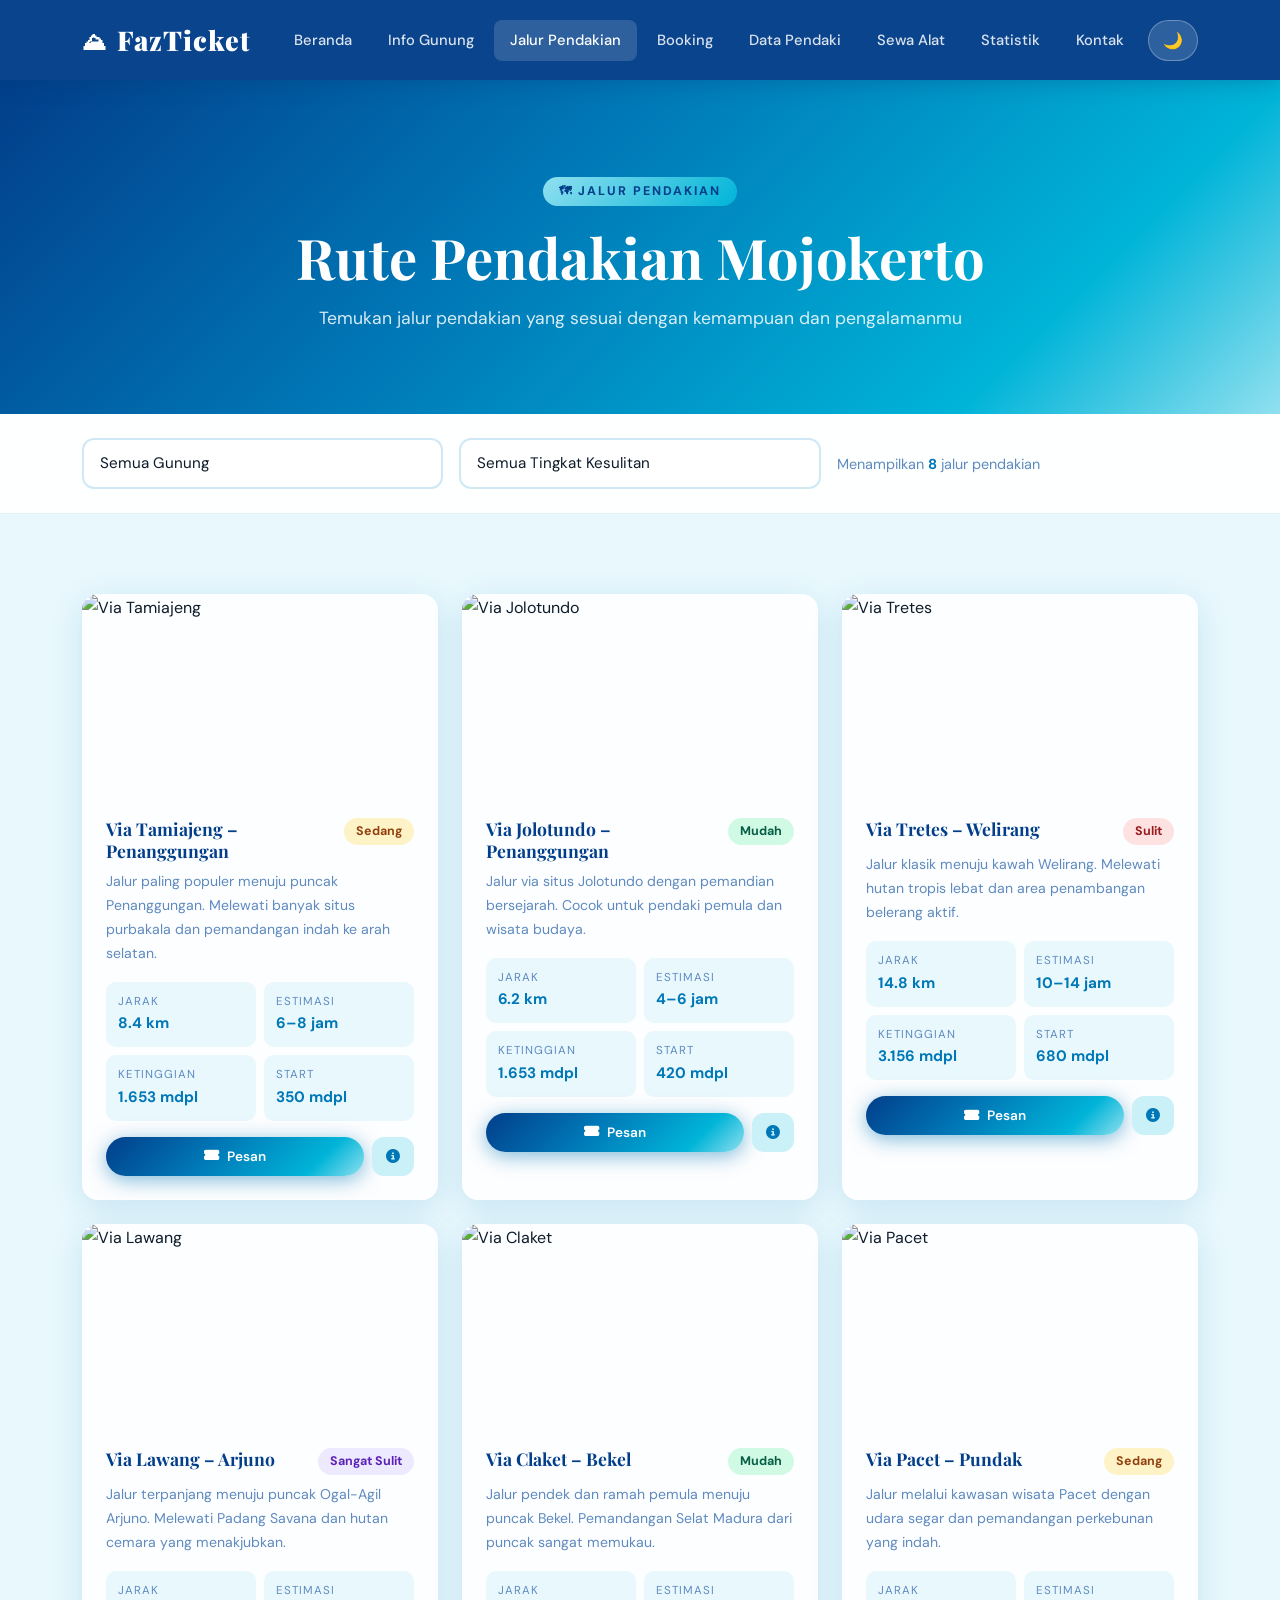
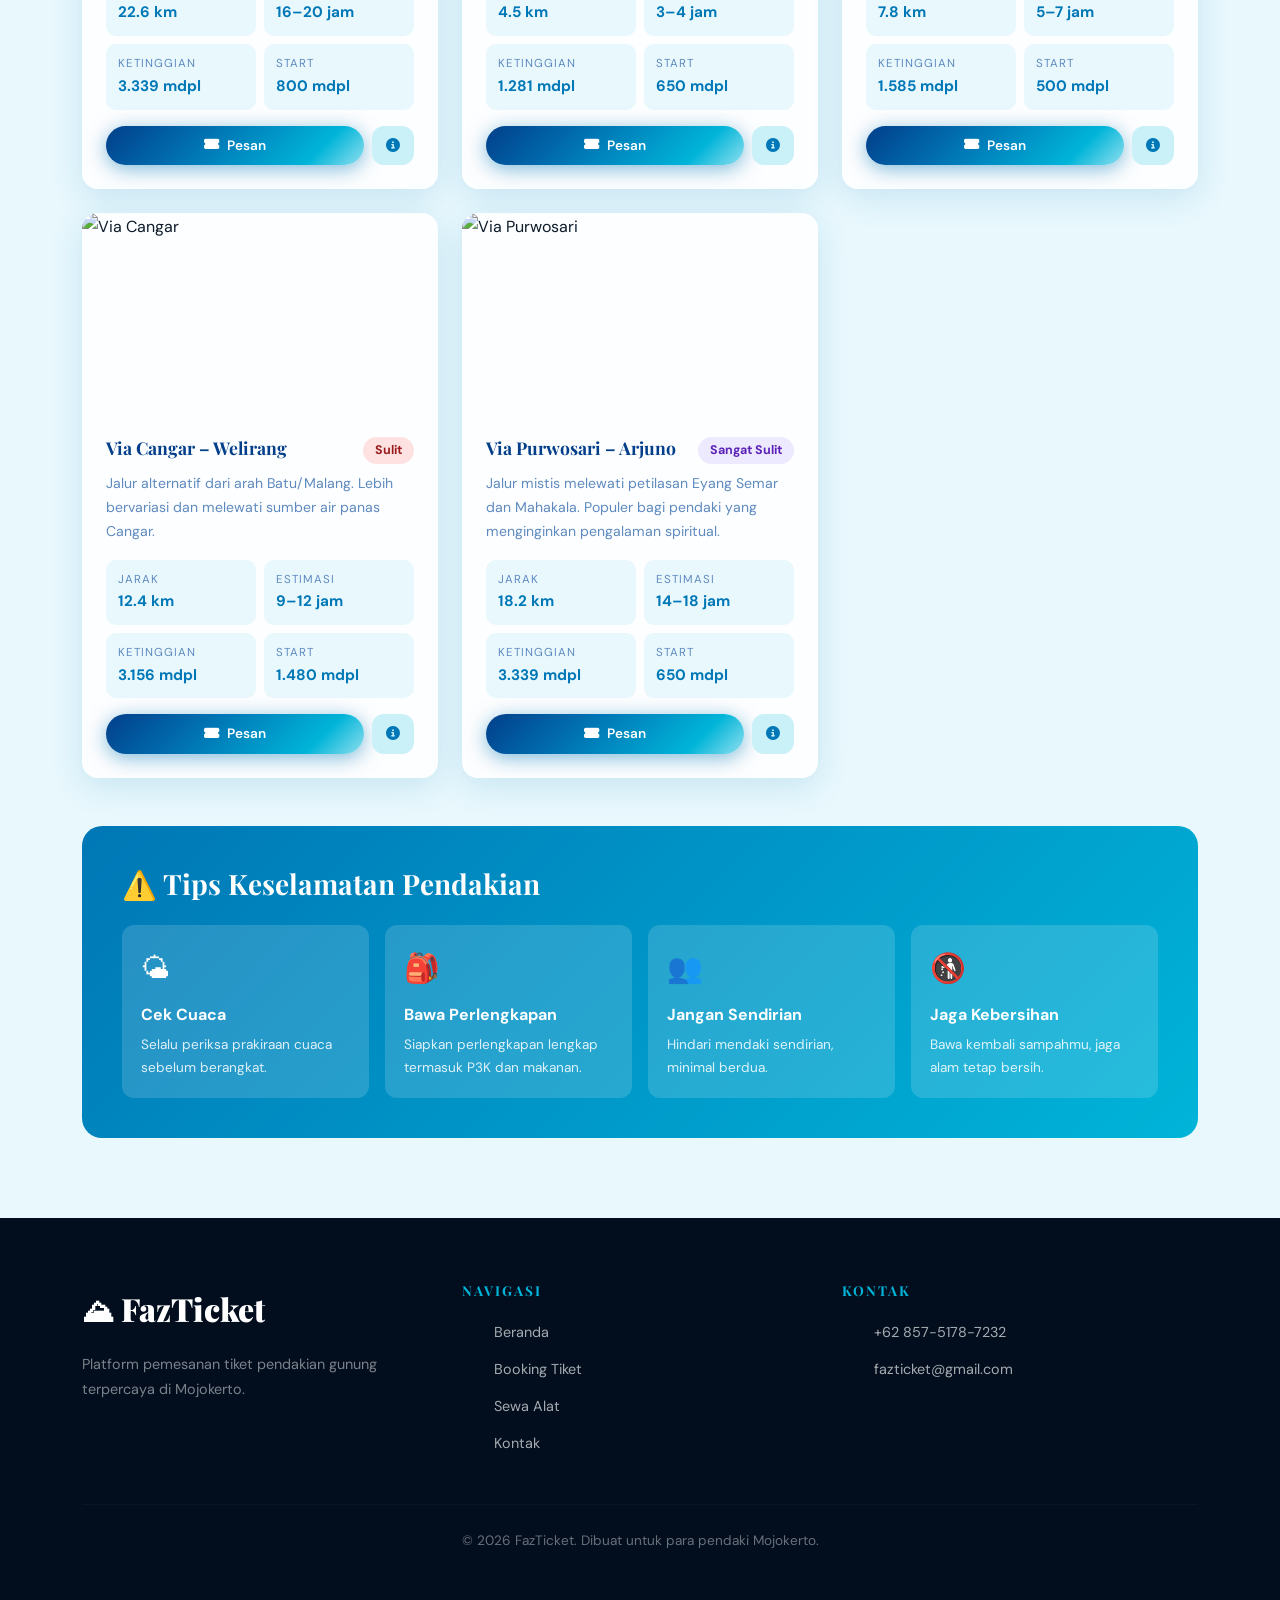
==== commit 915dbaed: "Update jalur.html" ====
--- a/jalur.html
+++ b/jalur.html
@@ -194,7 +194,7 @@
       <!-- Route 5 -->
       <div class="col-md-6 col-lg-4 route-item animate-on-scroll" data-mountain="Bekel" data-difficulty="Mudah">
         <div class="route-card">
-          <img src="https://images.unsplash.com/photo-1506905925346-21bda4d32df4?w=600&q=80" alt="Via Claket" loading="lazy"/>
+          <img src="https://superlive.id/storage/superadventure/2018/10/23/94f23752c7f7.jpg" alt="Via Claket" loading="lazy"/>
           <div class="route-card-body">
             <div class="d-flex justify-content-between align-items-start mb-2">
               <h3 style="font-size:1.1rem;color:var(--primary-dark);margin:0">Via Claket – Bekel</h3>
@@ -359,4 +359,4 @@
   }
 </script>
 </body>
-</html>+</html>
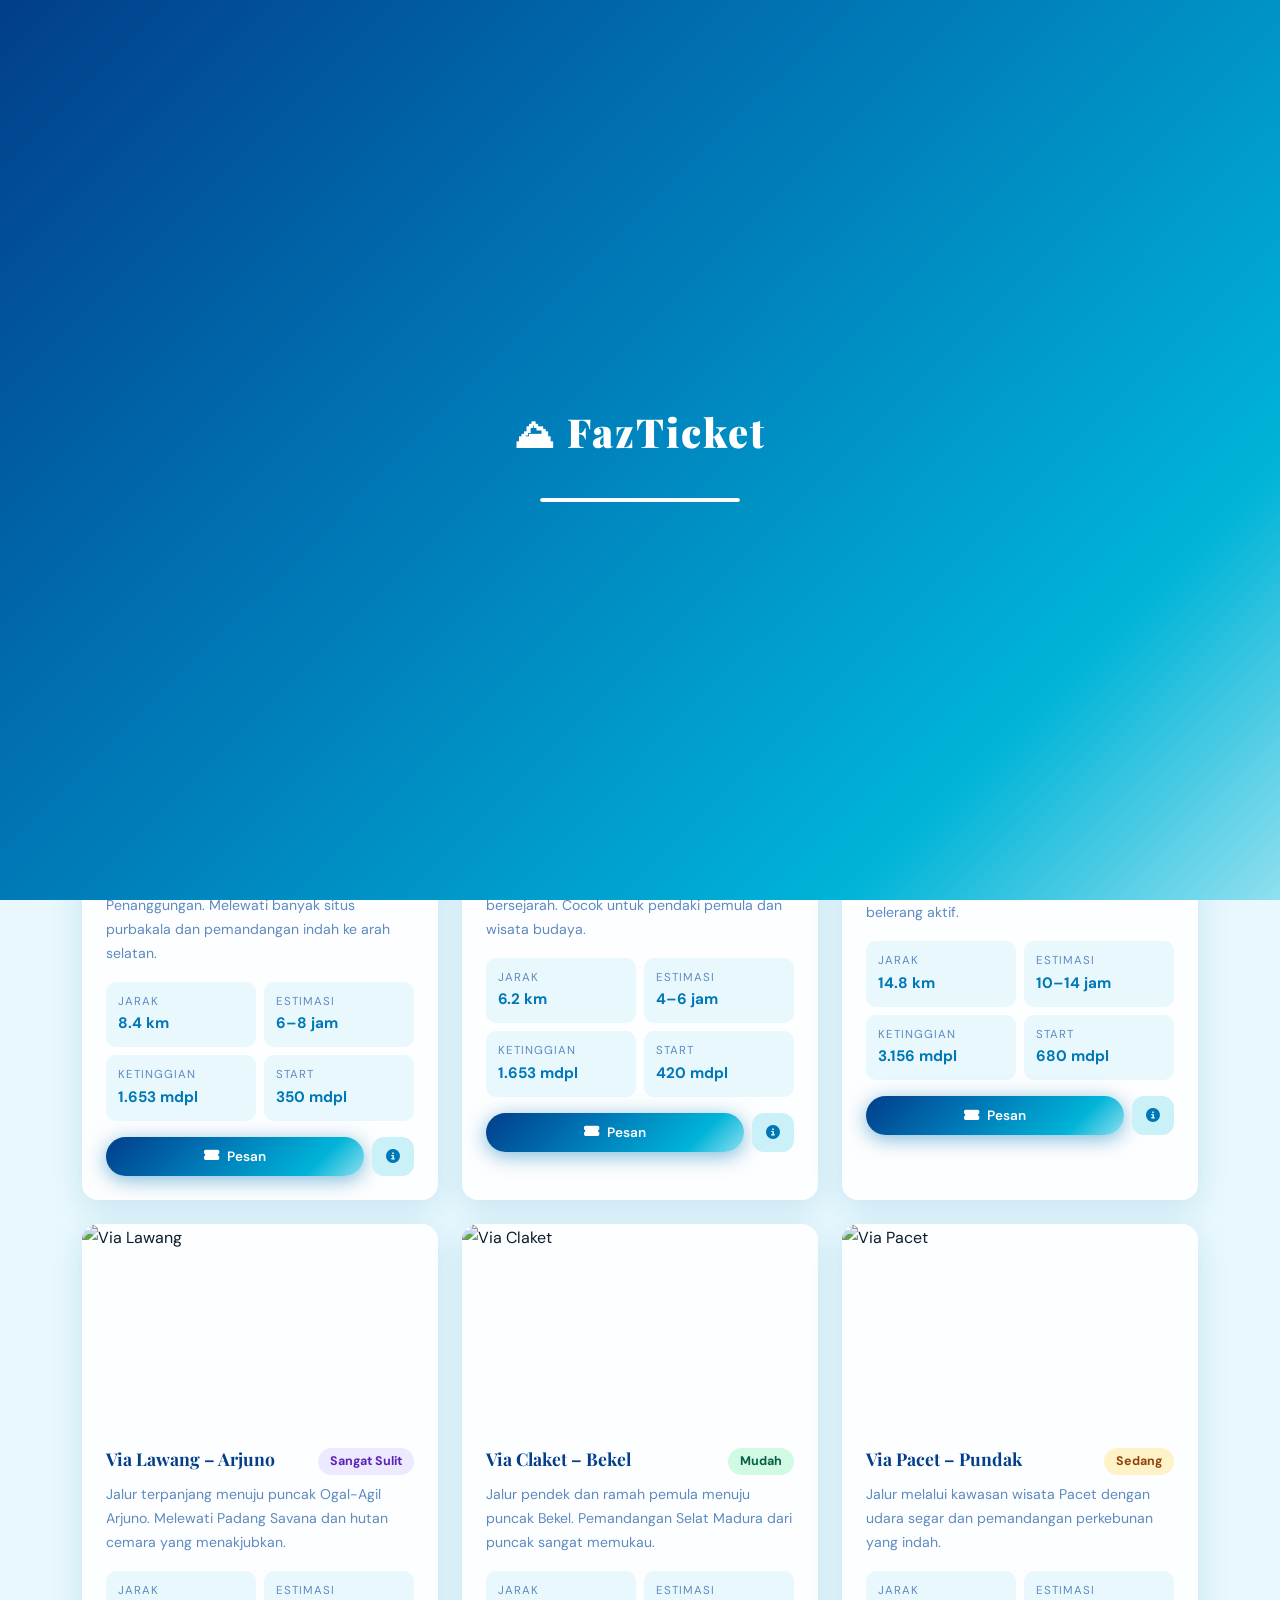
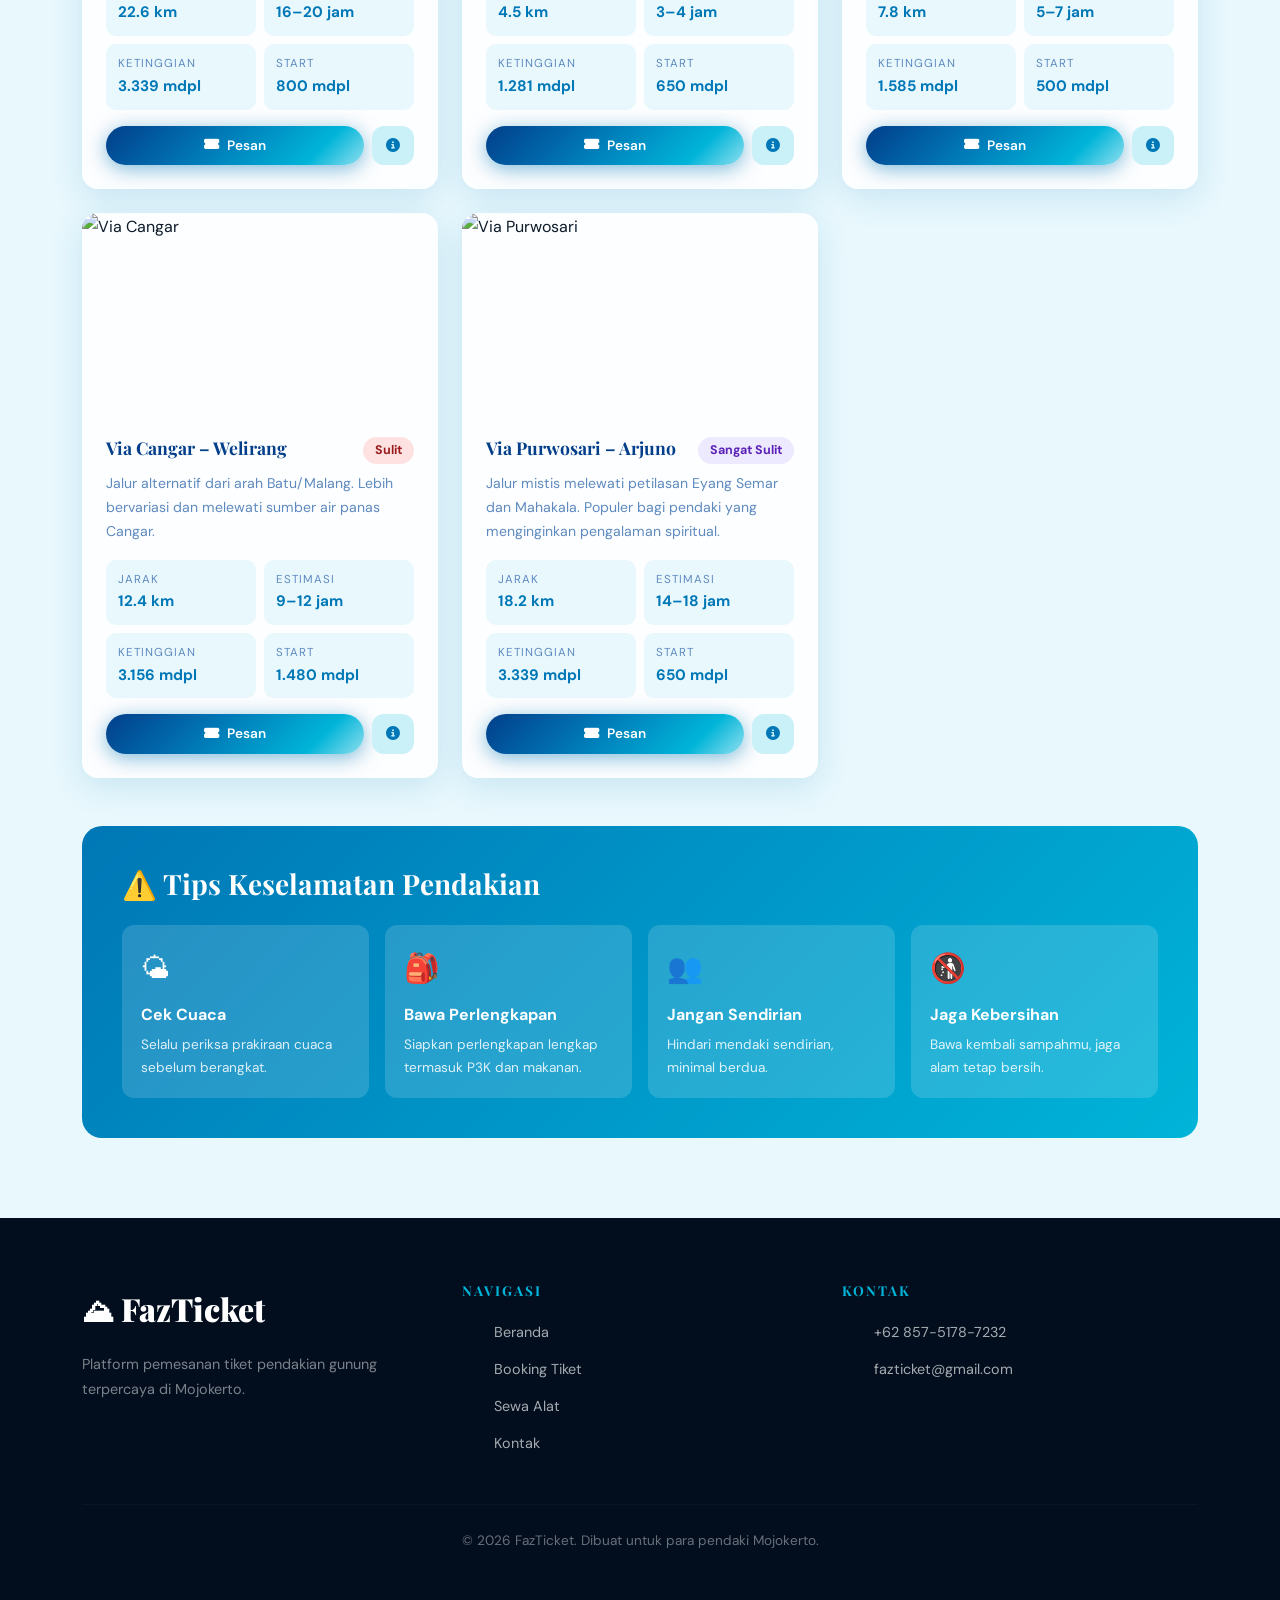
==== commit b2a44f6b: "Update jalur.html" ====
--- a/jalur.html
+++ b/jalur.html
@@ -218,7 +218,7 @@
       <!-- Route 6 -->
       <div class="col-md-6 col-lg-4 route-item animate-on-scroll" data-mountain="Pundak" data-difficulty="Sedang">
         <div class="route-card">
-          <img src="https://images.unsplash.com/photo-1519681393784-d120267933ba?w=600&q=80" alt="Via Pacet" loading="lazy"/>
+          <img src="https://tse4.mm.bing.net/th/id/OIP.5xb6H6NHczVBfHHJVqIb_gHaJ4?rs=1&pid=ImgDetMain&o=7&rm=3" alt="Via Pacet" loading="lazy"/>
           <div class="route-card-body">
             <div class="d-flex justify-content-between align-items-start mb-2">
               <h3 style="font-size:1.1rem;color:var(--primary-dark);margin:0">Via Pacet – Pundak</h3>
